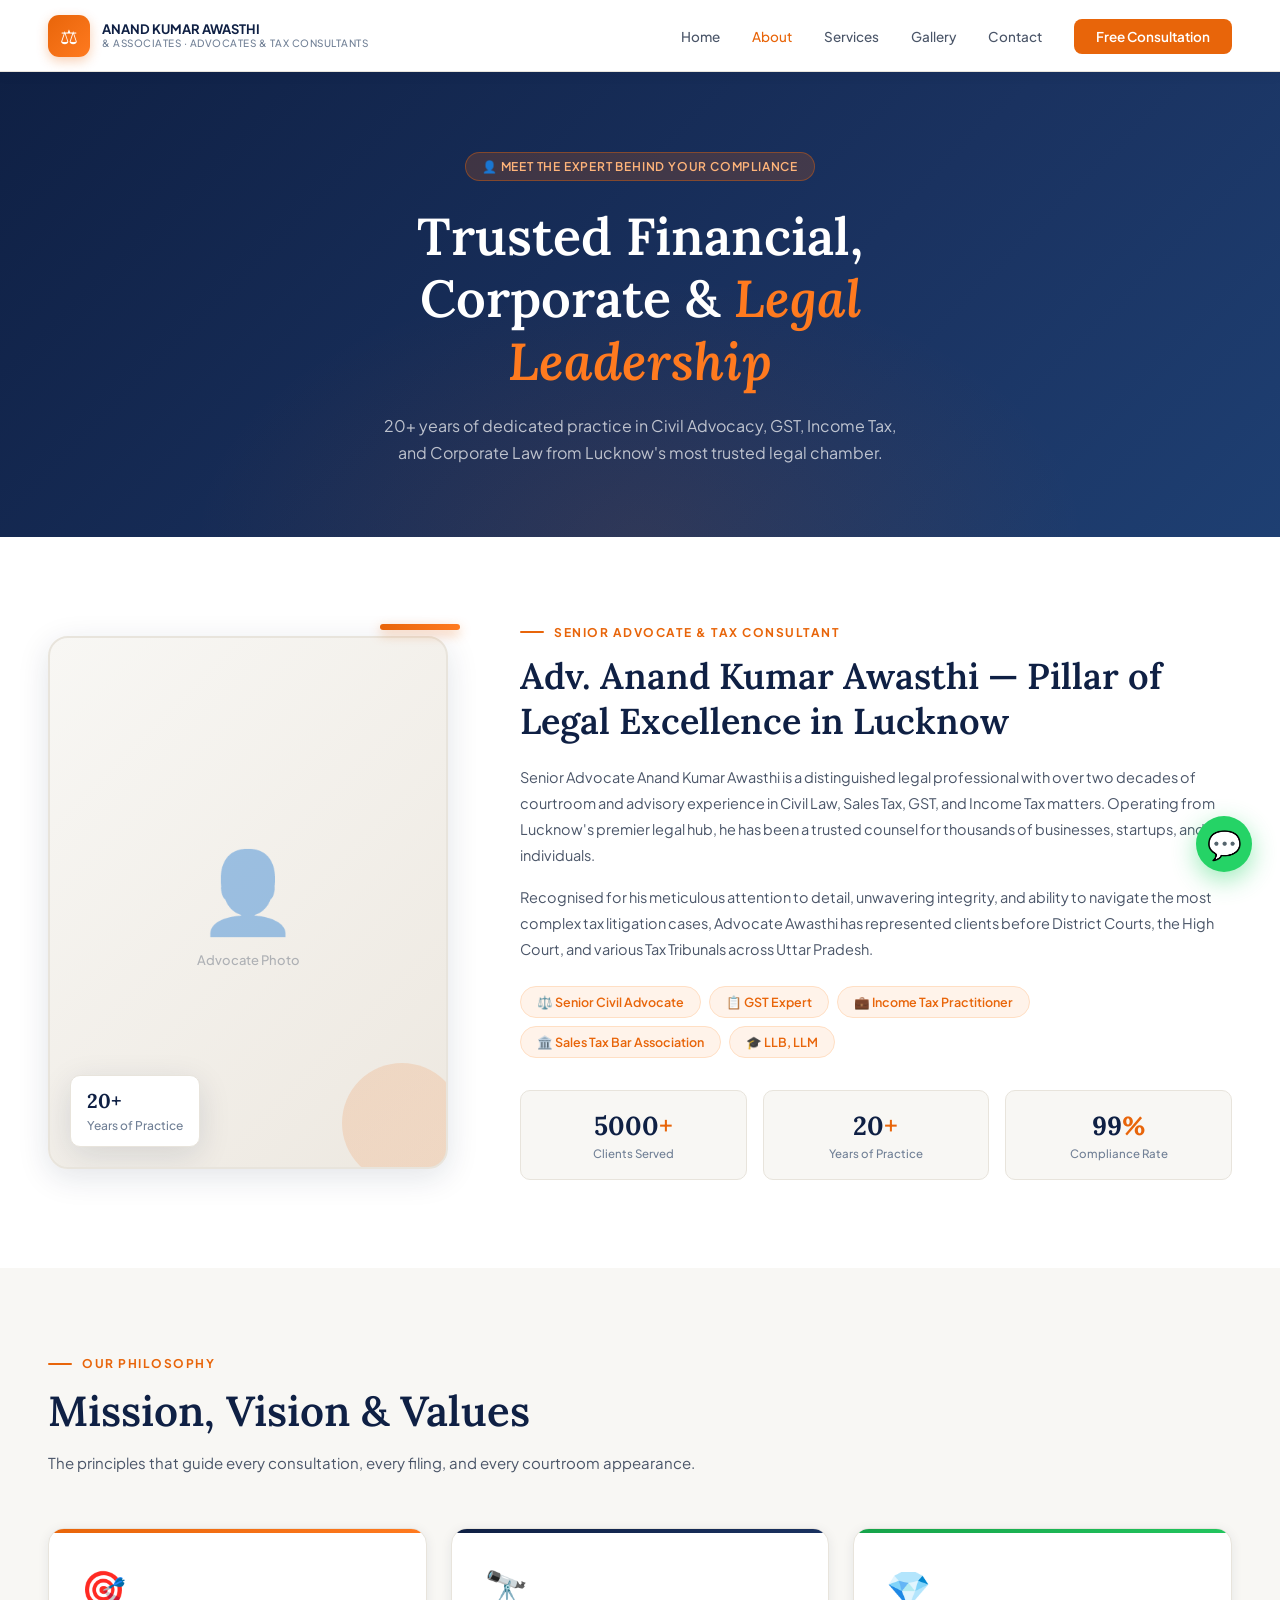
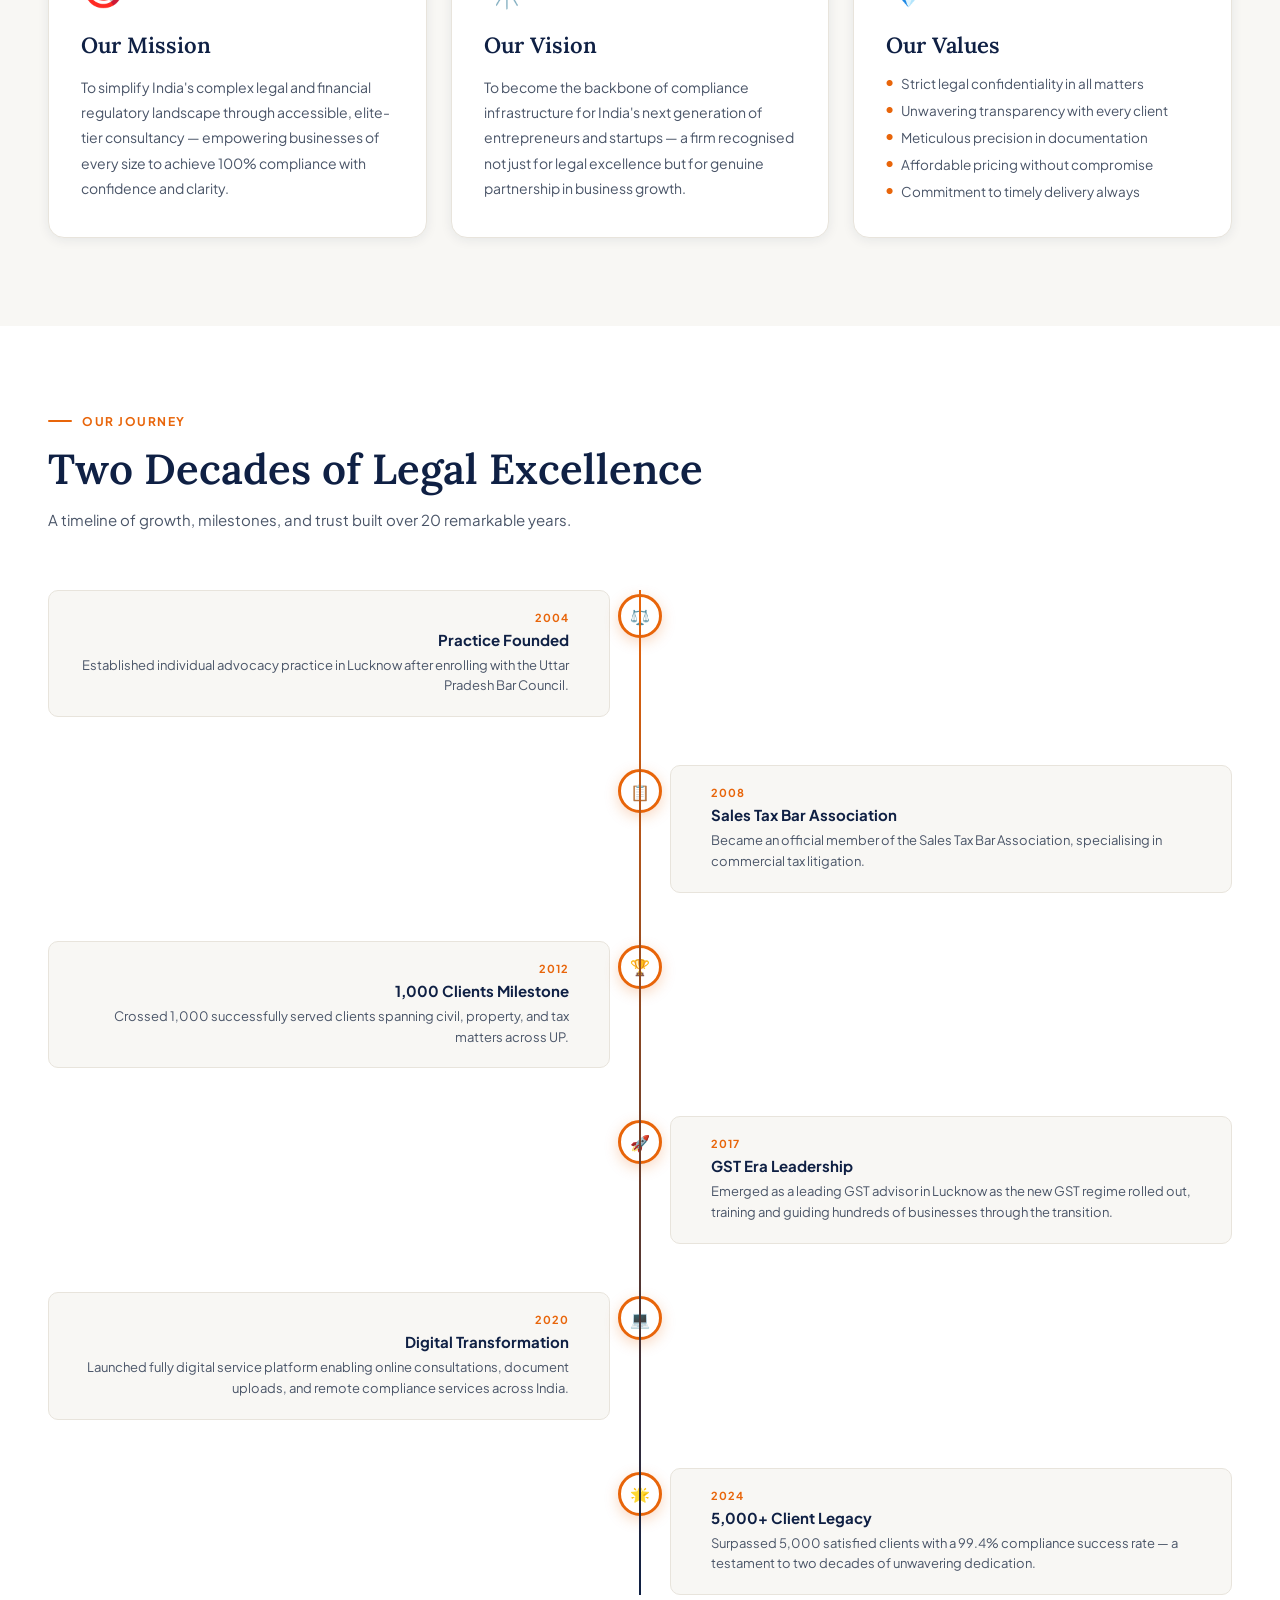
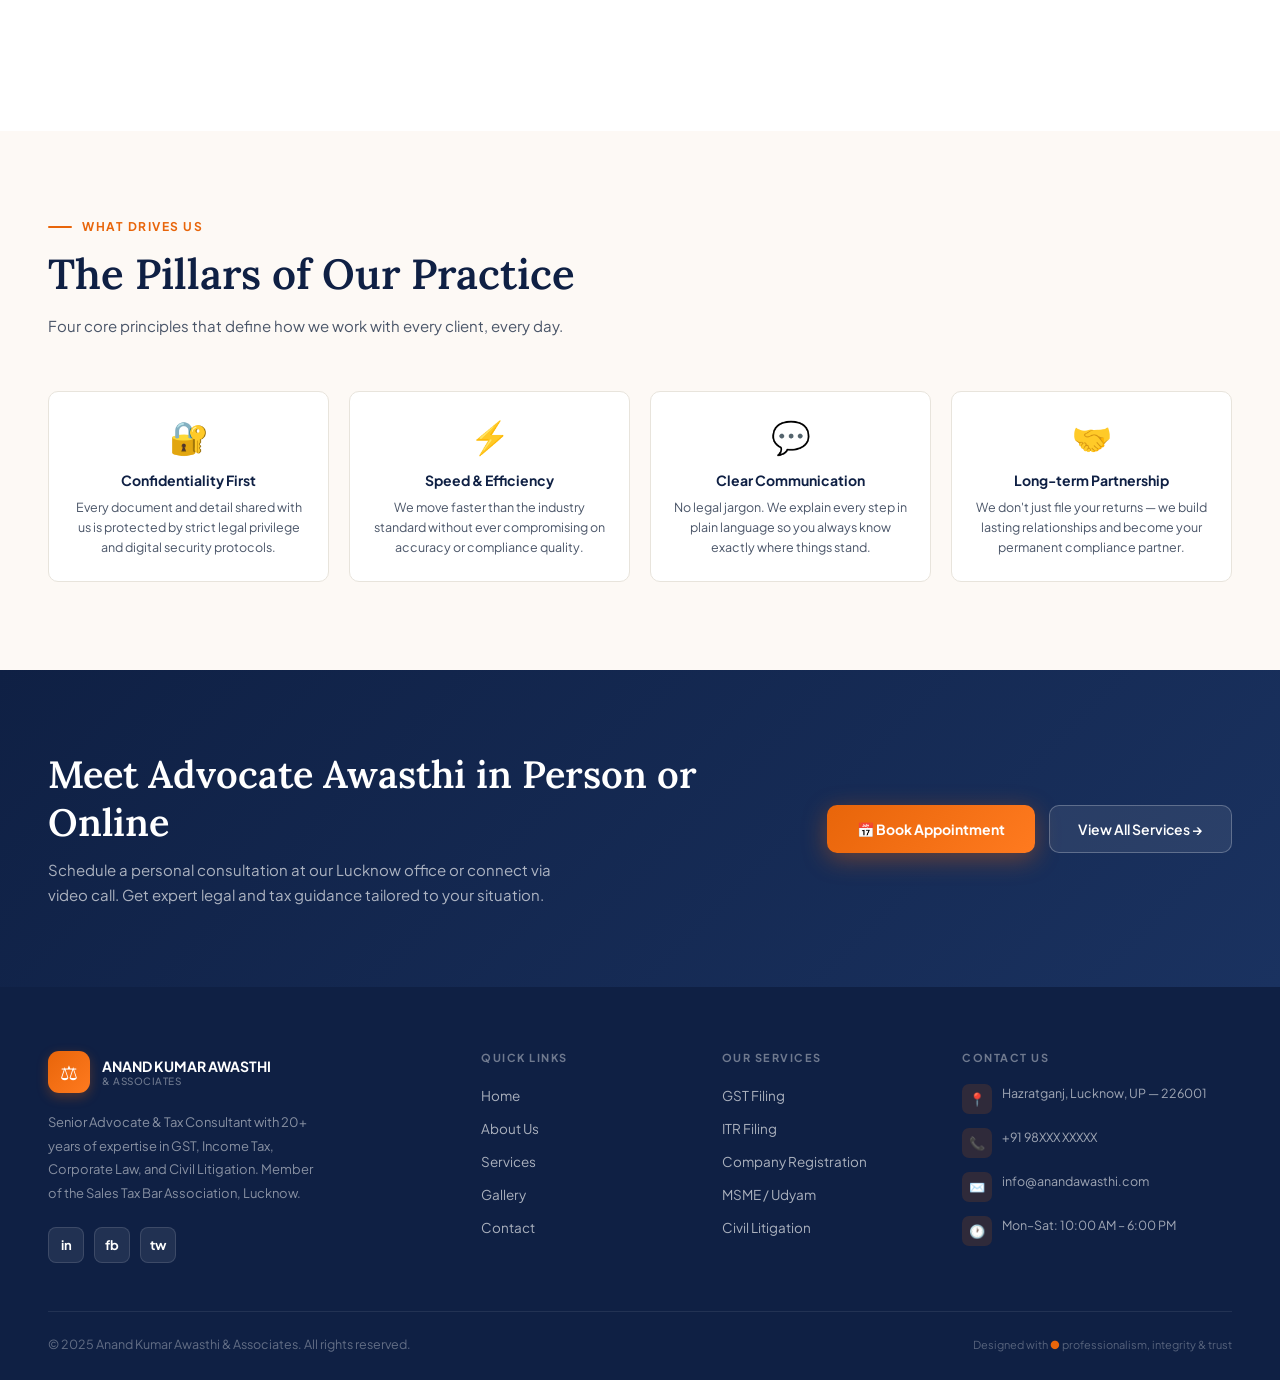
==== about.html @ d1a8e4f7 "hello" ====
<!DOCTYPE html>
<html lang="en">
<head>
<meta charset="UTF-8">
<meta name="viewport" content="width=device-width, initial-scale=1.0">
<title>About Us — Anand Kumar Awasthi & Associates</title>
<link href="https://fonts.googleapis.com/css2?family=Plus+Jakarta+Sans:wght@300;400;500;600;700;800&family=Lora:ital,wght@0,400;0,600;0,700;1,400;1,600&display=swap" rel="stylesheet">
<style>
  :root {
    --navy: #0F2044; --navy-light: #1A3260; --orange: #E8650A;
    --orange-light: #FF7A1F; --orange-pale: #FFF3EA; --orange-mid: #FFDFC4;
    --white: #FFFFFF; --off-white: #F8F7F4; --cream: #FDF9F5;
    --text-dark: #1A2340; --text-mid: #4A5568; --text-light: #718096;
    --border: #E8E4DC;
    --shadow-sm: 0 2px 12px rgba(15,32,68,0.08);
    --shadow-md: 0 8px 32px rgba(15,32,68,0.12);
    --radius: 16px; --radius-sm: 10px;
  }
  *, *::before, *::after { box-sizing: border-box; margin: 0; padding: 0; }
  html { scroll-behavior: smooth; }
  body { font-family: 'Plus Jakarta Sans', sans-serif; background: var(--cream); color: var(--text-dark); overflow-x: hidden; }

  nav {
    position: sticky; top: 0; z-index: 200;
    background: rgba(255,255,255,0.96); backdrop-filter: blur(20px);
    border-bottom: 1px solid var(--border);
    padding: 0 48px; display: flex; align-items: center;
    justify-content: space-between; height: 72px; box-shadow: var(--shadow-sm);
  }
  .nav-logo { display: flex; align-items: center; gap: 12px; text-decoration: none; }
  .nav-logo-icon { width: 42px; height: 42px; background: linear-gradient(135deg, var(--orange), var(--orange-light)); border-radius: 11px; display: flex; align-items: center; justify-content: center; font-size: 20px; color: white; box-shadow: 0 4px 12px rgba(232,101,10,0.3); }
  .nav-logo-text { display: flex; flex-direction: column; line-height: 1.2; }
  .nav-logo-text strong { font-size: 13px; font-weight: 700; color: var(--navy); }
  .nav-logo-text span { font-size: 10px; color: var(--text-light); letter-spacing: 0.5px; text-transform: uppercase; font-weight: 500; }
  .nav-links { display: flex; align-items: center; gap: 32px; list-style: none; }
  .nav-links a { text-decoration: none; font-size: 13.5px; font-weight: 500; color: var(--text-mid); transition: color 0.2s; }
  .nav-links a:hover, .nav-links a.active { color: var(--orange); }
  .nav-cta { background: var(--orange); color: white !important; padding: 9px 22px; border-radius: 8px; font-weight: 600 !important; transition: all 0.2s !important; }
  .nav-cta:hover { background: var(--orange-light) !important; transform: translateY(-1px); }

  .page-hero {
    background: linear-gradient(135deg, var(--navy) 0%, var(--navy-light) 60%, #1e3f72 100%);
    padding: 80px 48px 70px; text-align: center; position: relative; overflow: hidden;
  }
  .page-hero::before { content: ''; position: absolute; inset: 0; background: radial-gradient(ellipse 50% 80% at 50% 100%, rgba(232,101,10,0.1), transparent 70%); }
  .hero-badge { display: inline-flex; align-items: center; gap: 6px; background: rgba(232,101,10,0.2); border: 1px solid rgba(232,101,10,0.4); border-radius: 100px; padding: 6px 16px; font-size: 12px; color: #FFB47A; font-weight: 600; letter-spacing: 0.8px; text-transform: uppercase; margin-bottom: 24px; position: relative; z-index: 1; }
  .page-hero h1 { font-family: 'Lora', serif; font-size: clamp(32px,4.5vw,52px); color: white; font-weight: 600; line-height: 1.2; max-width: 680px; margin: 0 auto 20px; position: relative; z-index: 1; }
  .page-hero h1 em { color: var(--orange-light); font-style: italic; }
  .page-hero p { color: rgba(255,255,255,0.7); font-size: 16px; max-width: 540px; margin: 0 auto; line-height: 1.7; position: relative; z-index: 1; }

  /* ADVOCATE SPOTLIGHT */
  .spotlight { background: white; padding: 88px 48px; }
  .spotlight-inner { max-width: 1240px; margin: 0 auto; display: grid; grid-template-columns: 400px 1fr; gap: 72px; align-items: center; }
  .advocate-portrait {
    position: relative;
  }
  .portrait-frame {
    width: 100%; aspect-ratio: 3/4; border-radius: 20px;
    background: linear-gradient(135deg, var(--off-white) 0%, #EDE8E0 100%);
    border: 2px solid var(--border); position: relative; overflow: hidden;
    display: flex; align-items: center; justify-content: center;
    box-shadow: var(--shadow-md);
  }
  .portrait-placeholder {
    display: flex; flex-direction: column; align-items: center;
    justify-content: center; gap: 12px; opacity: 0.4;
  }
  .portrait-placeholder .pp-icon { font-size: 80px; }
  .portrait-placeholder p { font-size: 13px; color: var(--text-mid); font-weight: 500; }
  .portrait-accent {
    position: absolute; bottom: -16px; right: -16px;
    width: 120px; height: 120px;
    background: linear-gradient(135deg, var(--orange), var(--orange-light));
    border-radius: 50%; opacity: 0.15;
  }
  .portrait-badge {
    position: absolute; bottom: 20px; left: 20px;
    background: white; border: 1px solid var(--border);
    border-radius: var(--radius-sm); padding: 12px 16px;
    box-shadow: var(--shadow-md);
  }
  .portrait-badge strong { display: block; font-size: 20px; font-weight: 800; color: var(--navy); font-family: 'Lora', serif; }
  .portrait-badge span { font-size: 12px; color: var(--text-light); font-weight: 500; }
  .advocate-bars {
    position: absolute; top: -12px; right: -12px;
    width: 80px; height: 6px; border-radius: 3px;
    background: linear-gradient(90deg, var(--orange), var(--orange-light));
    box-shadow: 0 4px 12px rgba(232,101,10,0.4);
  }

  .advocate-info .section-label { display: flex; align-items: center; gap: 10px; font-size: 12px; font-weight: 700; letter-spacing: 1.5px; text-transform: uppercase; color: var(--orange); margin-bottom: 14px; }
  .advocate-info .section-label::before { content: ''; display: block; width: 24px; height: 2px; background: var(--orange); border-radius: 2px; }
  .advocate-info h2 { font-family: 'Lora', serif; font-size: clamp(26px,3vw,36px); color: var(--navy); font-weight: 600; line-height: 1.25; margin-bottom: 20px; }
  .advocate-info p { color: var(--text-mid); font-size: 14.5px; line-height: 1.8; margin-bottom: 16px; }
  .credential-tags { display: flex; flex-wrap: wrap; gap: 8px; margin: 24px 0; }
  .credential-tag { padding: 7px 16px; background: var(--orange-pale); border: 1px solid var(--orange-mid); border-radius: 100px; font-size: 12.5px; font-weight: 600; color: var(--orange); }
  .credential-stats { display: grid; grid-template-columns: repeat(3,1fr); gap: 16px; margin-top: 32px; }
  .cs-item { background: var(--off-white); border: 1px solid var(--border); border-radius: var(--radius-sm); padding: 18px 20px; text-align: center; transition: all 0.2s; }
  .cs-item:hover { background: var(--navy); border-color: var(--navy); }
  .cs-item:hover .cs-num, .cs-item:hover .cs-label { color: white; }
  .cs-num { font-size: 26px; font-weight: 800; color: var(--navy); font-family: 'Lora', serif; }
  .cs-num span { color: var(--orange); }
  .cs-item:hover .cs-num span { color: var(--orange-light); }
  .cs-label { font-size: 11.5px; color: var(--text-light); font-weight: 500; margin-top: 4px; }

  /* MVV CARDS */
  .mvv-section { background: var(--off-white); padding: 88px 48px; }
  .section-header { max-width: 1240px; margin: 0 auto 52px; }
  .section-label { display: flex; align-items: center; gap: 10px; font-size: 12px; font-weight: 700; letter-spacing: 1.5px; text-transform: uppercase; color: var(--orange); margin-bottom: 14px; }
  .section-label::before { content: ''; display: block; width: 24px; height: 2px; background: var(--orange); border-radius: 2px; }
  .section-title { font-family: 'Lora', serif; font-size: clamp(28px,3.5vw,42px); color: var(--navy); font-weight: 600; line-height: 1.25; margin-bottom: 12px; }
  .section-sub { color: var(--text-mid); font-size: 15px; line-height: 1.75; }
  .mvv-grid { max-width: 1240px; margin: 0 auto; display: grid; grid-template-columns: repeat(3,1fr); gap: 24px; }
  .mvv-card { background: white; border: 1px solid var(--border); border-radius: var(--radius); padding: 36px 32px; box-shadow: var(--shadow-sm); transition: all 0.3s; position: relative; overflow: hidden; }
  .mvv-card::after { content: ''; position: absolute; top: 0; left: 0; right: 0; height: 4px; }
  .mvv-card.mission::after { background: linear-gradient(90deg, var(--orange), var(--orange-light)); }
  .mvv-card.vision::after { background: linear-gradient(90deg, var(--navy), var(--navy-light)); }
  .mvv-card.values::after { background: linear-gradient(90deg, #16a34a, #22c55e); }
  .mvv-card:hover { box-shadow: var(--shadow-md); transform: translateY(-4px); }
  .mvv-icon { font-size: 36px; margin-bottom: 20px; }
  .mvv-card h3 { font-family: 'Lora', serif; font-size: 22px; color: var(--navy); font-weight: 600; margin-bottom: 16px; }
  .mvv-card p { font-size: 14px; color: var(--text-mid); line-height: 1.8; }
  .mvv-list { list-style: none; display: flex; flex-direction: column; gap: 10px; margin-top: 14px; }
  .mvv-list li { font-size: 13.5px; color: var(--text-mid); display: flex; align-items: center; gap: 8px; }
  .mvv-list li::before { content: '●'; color: var(--orange); font-size: 8px; flex-shrink: 0; }

  /* TIMELINE */
  .timeline-section { background: white; padding: 88px 48px; }
  .timeline-inner { max-width: 1240px; margin: 0 auto; }
  .timeline { margin-top: 56px; position: relative; }
  .timeline::before { content: ''; position: absolute; left: 50%; transform: translateX(-50%); top: 0; bottom: 0; width: 2px; background: linear-gradient(to bottom, var(--orange), var(--navy)); }
  .timeline-item { display: grid; grid-template-columns: 1fr 60px 1fr; gap: 0; margin-bottom: 48px; align-items: start; }
  .timeline-item:nth-child(odd) .tl-content { grid-column: 1; text-align: right; padding-right: 40px; }
  .timeline-item:nth-child(odd) .tl-empty { grid-column: 3; }
  .timeline-item:nth-child(even) .tl-content { grid-column: 3; padding-left: 40px; }
  .timeline-item:nth-child(even) .tl-empty { grid-column: 1; }
  .tl-dot { grid-column: 2; display: flex; justify-content: center; align-items: flex-start; padding-top: 4px; }
  .tl-dot-inner { width: 44px; height: 44px; border-radius: 50%; background: white; border: 3px solid var(--orange); display: flex; align-items: center; justify-content: center; font-size: 16px; box-shadow: 0 4px 14px rgba(232,101,10,0.25); }
  .tl-content { background: var(--off-white); border: 1px solid var(--border); border-radius: var(--radius-sm); padding: 20px 24px; transition: all 0.2s; }
  .tl-content:hover { box-shadow: var(--shadow-sm); border-color: rgba(232,101,10,0.2); }
  .tl-year { font-size: 11px; font-weight: 700; color: var(--orange); letter-spacing: 1px; text-transform: uppercase; margin-bottom: 6px; }
  .tl-content h4 { font-size: 15px; font-weight: 700; color: var(--navy); margin-bottom: 6px; }
  .tl-content p { font-size: 13px; color: var(--text-mid); line-height: 1.6; }

  /* TEAM SECTION */
  .team-section { background: var(--cream); padding: 88px 48px; }
  .values-grid { max-width: 1240px; margin: 52px auto 0; display: grid; grid-template-columns: repeat(4,1fr); gap: 20px; }
  .value-card { background: white; border: 1px solid var(--border); border-radius: var(--radius-sm); padding: 24px 20px; text-align: center; transition: all 0.3s; }
  .value-card:hover { box-shadow: var(--shadow-sm); transform: translateY(-3px); border-color: rgba(232,101,10,0.2); }
  .vc-icon { font-size: 32px; margin-bottom: 14px; }
  .value-card h4 { font-size: 14px; font-weight: 700; color: var(--navy); margin-bottom: 8px; }
  .value-card p { font-size: 12.5px; color: var(--text-mid); line-height: 1.6; }

  /* CTA */
  .cta-section { background: linear-gradient(135deg, var(--navy), var(--navy-light)); padding: 80px 48px; }
  .cta-inner { max-width: 1240px; margin: 0 auto; display: flex; align-items: center; justify-content: space-between; gap: 48px; }
  .cta-text h2 { font-family: 'Lora', serif; font-size: clamp(26px,3vw,38px); color: white; font-weight: 600; margin-bottom: 12px; }
  .cta-text p { color: rgba(255,255,255,0.65); font-size: 15px; max-width: 540px; line-height: 1.65; }
  .btn-primary { padding: 14px 30px; background: linear-gradient(135deg, var(--orange), var(--orange-light)); border: none; border-radius: 10px; font-family: 'Plus Jakarta Sans', sans-serif; font-size: 14px; font-weight: 700; color: white; cursor: pointer; box-shadow: 0 6px 24px rgba(232,101,10,0.4); transition: all 0.25s; text-decoration: none; display: inline-flex; align-items: center; gap: 8px; }
  .btn-primary:hover { transform: translateY(-3px); box-shadow: 0 12px 32px rgba(232,101,10,0.5); }
  .btn-outline { padding: 14px 28px; background: rgba(255,255,255,0.08); border: 1.5px solid rgba(255,255,255,0.25); border-radius: 10px; font-family: 'Plus Jakarta Sans', sans-serif; font-size: 14px; font-weight: 600; color: white; cursor: pointer; transition: all 0.25s; text-decoration: none; display: inline-flex; align-items: center; gap: 8px; }
  .btn-outline:hover { background: rgba(255,255,255,0.15); }
  .cta-btns { display: flex; gap: 14px; flex-shrink: 0; }

  footer { background: var(--navy); color: white; padding: 64px 48px 28px; }
  .footer-grid { display: grid; grid-template-columns: 2fr 1fr 1fr 1.4fr; gap: 48px; max-width: 1240px; margin: 0 auto 48px; }
  .footer-brand p { font-size: 13px; color: rgba(255,255,255,0.5); line-height: 1.8; margin: 18px 0 22px; max-width: 280px; }
  .footer-socials { display: flex; gap: 10px; }
  .social-btn { width: 36px; height: 36px; border-radius: 8px; background: rgba(255,255,255,0.08); border: 1px solid rgba(255,255,255,0.12); display: flex; align-items: center; justify-content: center; font-size: 13px; cursor: pointer; transition: all 0.2s; color: white; text-decoration: none; font-weight: 700; }
  .social-btn:hover { background: var(--orange); border-color: var(--orange); }
  .footer-col h4 { font-size: 11px; font-weight: 700; text-transform: uppercase; letter-spacing: 1.5px; color: rgba(255,255,255,0.4); margin-bottom: 20px; }
  .footer-col ul { list-style: none; display: flex; flex-direction: column; gap: 12px; }
  .footer-col ul li a { font-size: 13.5px; color: rgba(255,255,255,0.65); text-decoration: none; transition: color 0.2s; }
  .footer-col ul li a:hover { color: var(--orange-light); }
  .fci { display: flex; align-items: flex-start; gap: 10px; margin-bottom: 14px; }
  .fci-icon { width: 30px; height: 30px; background: rgba(232,101,10,0.15); border-radius: 7px; display: flex; align-items: center; justify-content: center; font-size: 13px; flex-shrink: 0; }
  .fci-text { font-size: 12.5px; color: rgba(255,255,255,0.6); line-height: 1.5; }
  .footer-bottom { border-top: 1px solid rgba(255,255,255,0.08); padding-top: 24px; max-width: 1240px; margin: 0 auto; display: flex; align-items: center; justify-content: space-between; }
  .footer-bottom p { font-size: 12.5px; color: rgba(255,255,255,0.35); }
  .footer-badge { font-size: 11px; color: rgba(255,255,255,0.3); }
  .footer-badge span { color: var(--orange); }
  .wa-fab { position: fixed; bottom: 28px; right: 28px; width: 56px; height: 56px; background: #25D366; border-radius: 50%; display: flex; align-items: center; justify-content: center; font-size: 28px; box-shadow: 0 8px 24px rgba(37,211,102,0.45); text-decoration: none; z-index: 999; }
  ::-webkit-scrollbar { width: 6px; } ::-webkit-scrollbar-thumb { background: rgba(232,101,10,0.3); border-radius: 3px; }
</style>
</head>
<body>

<nav>
  <a href="index.html" class="nav-logo">
    <div class="nav-logo-icon">⚖</div>
    <div class="nav-logo-text">
      <strong>ANAND KUMAR AWASTHI</strong>
      <span>& Associates · Advocates & Tax Consultants</span>
    </div>
  </a>
  <ul class="nav-links">
    <li><a href="index.html">Home</a></li>
    <li><a href="about.html" class="active">About</a></li>
    <li><a href="services.html">Services</a></li>
    <li><a href="gallery.html">Gallery</a></li>
    <li><a href="contact.html">Contact</a></li>
    <li><a href="contact.html" class="nav-cta">Free Consultation</a></li>
  </ul>
</nav>

<div class="page-hero">
  <div class="hero-badge">👤 Meet the Expert Behind Your Compliance</div>
  <h1>Trusted Financial, Corporate & <em>Legal Leadership</em></h1>
  <p>20+ years of dedicated practice in Civil Advocacy, GST, Income Tax, and Corporate Law from Lucknow's most trusted legal chamber.</p>
</div>

<!-- ADVOCATE SPOTLIGHT -->
<section class="spotlight">
  <div class="spotlight-inner">
    <div class="advocate-portrait">
      <div class="portrait-frame">
        <div class="portrait-placeholder">
          <div class="pp-icon">👤</div>
          <p>Advocate Photo</p>
        </div>
        <div class="portrait-accent"></div>
        <div class="portrait-badge">
          <strong>20+</strong>
          <span>Years of Practice</span>
        </div>
      </div>
      <div class="advocate-bars"></div>
    </div>
    <div class="advocate-info">
      <div class="section-label">Senior Advocate & Tax Consultant</div>
      <h2>Adv. Anand Kumar Awasthi — Pillar of Legal Excellence in Lucknow</h2>
      <p>Senior Advocate Anand Kumar Awasthi is a distinguished legal professional with over two decades of courtroom and advisory experience in Civil Law, Sales Tax, GST, and Income Tax matters. Operating from Lucknow's premier legal hub, he has been a trusted counsel for thousands of businesses, startups, and individuals.</p>
      <p>Recognised for his meticulous attention to detail, unwavering integrity, and ability to navigate the most complex tax litigation cases, Advocate Awasthi has represented clients before District Courts, the High Court, and various Tax Tribunals across Uttar Pradesh.</p>
      <div class="credential-tags">
        <span class="credential-tag">⚖️ Senior Civil Advocate</span>
        <span class="credential-tag">📋 GST Expert</span>
        <span class="credential-tag">💼 Income Tax Practitioner</span>
        <span class="credential-tag">🏛️ Sales Tax Bar Association</span>
        <span class="credential-tag">🎓 LLB, LLM</span>
      </div>
      <div class="credential-stats">
        <div class="cs-item">
          <div class="cs-num">5000<span>+</span></div>
          <div class="cs-label">Clients Served</div>
        </div>
        <div class="cs-item">
          <div class="cs-num">20<span>+</span></div>
          <div class="cs-label">Years of Practice</div>
        </div>
        <div class="cs-item">
          <div class="cs-num">99<span>%</span></div>
          <div class="cs-label">Compliance Rate</div>
        </div>
      </div>
    </div>
  </div>
</section>

<!-- MISSION VISION VALUES -->
<section class="mvv-section">
  <div class="section-header">
    <div class="section-label">Our Philosophy</div>
    <h2 class="section-title">Mission, Vision & Values</h2>
    <p class="section-sub">The principles that guide every consultation, every filing, and every courtroom appearance.</p>
  </div>
  <div class="mvv-grid">
    <div class="mvv-card mission">
      <div class="mvv-icon">🎯</div>
      <h3>Our Mission</h3>
      <p>To simplify India's complex legal and financial regulatory landscape through accessible, elite-tier consultancy — empowering businesses of every size to achieve 100% compliance with confidence and clarity.</p>
    </div>
    <div class="mvv-card vision">
      <div class="mvv-icon">🔭</div>
      <h3>Our Vision</h3>
      <p>To become the backbone of compliance infrastructure for India's next generation of entrepreneurs and startups — a firm recognised not just for legal excellence but for genuine partnership in business growth.</p>
    </div>
    <div class="mvv-card values">
      <div class="mvv-icon">💎</div>
      <h3>Our Values</h3>
      <ul class="mvv-list">
        <li>Strict legal confidentiality in all matters</li>
        <li>Unwavering transparency with every client</li>
        <li>Meticulous precision in documentation</li>
        <li>Affordable pricing without compromise</li>
        <li>Commitment to timely delivery always</li>
      </ul>
    </div>
  </div>
</section>

<!-- FIRM TIMELINE -->
<section class="timeline-section">
  <div class="timeline-inner">
    <div class="section-label">Our Journey</div>
    <h2 class="section-title">Two Decades of Legal Excellence</h2>
    <p class="section-sub">A timeline of growth, milestones, and trust built over 20 remarkable years.</p>
    <div class="timeline">
      <div class="timeline-item">
        <div class="tl-content">
          <div class="tl-year">2004</div>
          <h4>Practice Founded</h4>
          <p>Established individual advocacy practice in Lucknow after enrolling with the Uttar Pradesh Bar Council.</p>
        </div>
        <div class="tl-dot"><div class="tl-dot-inner">⚖️</div></div>
        <div class="tl-empty"></div>
      </div>
      <div class="timeline-item">
        <div class="tl-empty"></div>
        <div class="tl-dot"><div class="tl-dot-inner">📋</div></div>
        <div class="tl-content">
          <div class="tl-year">2008</div>
          <h4>Sales Tax Bar Association</h4>
          <p>Became an official member of the Sales Tax Bar Association, specialising in commercial tax litigation.</p>
        </div>
      </div>
      <div class="timeline-item">
        <div class="tl-content">
          <div class="tl-year">2012</div>
          <h4>1,000 Clients Milestone</h4>
          <p>Crossed 1,000 successfully served clients spanning civil, property, and tax matters across UP.</p>
        </div>
        <div class="tl-dot"><div class="tl-dot-inner">🏆</div></div>
        <div class="tl-empty"></div>
      </div>
      <div class="timeline-item">
        <div class="tl-empty"></div>
        <div class="tl-dot"><div class="tl-dot-inner">🚀</div></div>
        <div class="tl-content">
          <div class="tl-year">2017</div>
          <h4>GST Era Leadership</h4>
          <p>Emerged as a leading GST advisor in Lucknow as the new GST regime rolled out, training and guiding hundreds of businesses through the transition.</p>
        </div>
      </div>
      <div class="timeline-item">
        <div class="tl-content">
          <div class="tl-year">2020</div>
          <h4>Digital Transformation</h4>
          <p>Launched fully digital service platform enabling online consultations, document uploads, and remote compliance services across India.</p>
        </div>
        <div class="tl-dot"><div class="tl-dot-inner">💻</div></div>
        <div class="tl-empty"></div>
      </div>
      <div class="timeline-item">
        <div class="tl-empty"></div>
        <div class="tl-dot"><div class="tl-dot-inner">🌟</div></div>
        <div class="tl-content">
          <div class="tl-year">2024</div>
          <h4>5,000+ Client Legacy</h4>
          <p>Surpassed 5,000 satisfied clients with a 99.4% compliance success rate — a testament to two decades of unwavering dedication.</p>
        </div>
      </div>
    </div>
  </div>
</section>

<!-- CORE VALUES -->
<section class="team-section">
  <div class="section-inner" style="max-width:1240px;margin:0 auto;">
    <div class="section-label">What Drives Us</div>
    <h2 class="section-title">The Pillars of Our Practice</h2>
    <p class="section-sub">Four core principles that define how we work with every client, every day.</p>
  </div>
  <div class="values-grid">
    <div class="value-card">
      <div class="vc-icon">🔐</div>
      <h4>Confidentiality First</h4>
      <p>Every document and detail shared with us is protected by strict legal privilege and digital security protocols.</p>
    </div>
    <div class="value-card">
      <div class="vc-icon">⚡</div>
      <h4>Speed & Efficiency</h4>
      <p>We move faster than the industry standard without ever compromising on accuracy or compliance quality.</p>
    </div>
    <div class="value-card">
      <div class="vc-icon">💬</div>
      <h4>Clear Communication</h4>
      <p>No legal jargon. We explain every step in plain language so you always know exactly where things stand.</p>
    </div>
    <div class="value-card">
      <div class="vc-icon">🤝</div>
      <h4>Long-term Partnership</h4>
      <p>We don't just file your returns — we build lasting relationships and become your permanent compliance partner.</p>
    </div>
  </div>
</section>

<!-- CTA -->
<section class="cta-section">
  <div class="cta-inner">
    <div class="cta-text">
      <h2>Meet Advocate Awasthi in Person or Online</h2>
      <p>Schedule a personal consultation at our Lucknow office or connect via video call. Get expert legal and tax guidance tailored to your situation.</p>
    </div>
    <div class="cta-btns">
      <a href="contact.html" class="btn-primary">📅 Book Appointment</a>
      <a href="services.html" class="btn-outline">View All Services →</a>
    </div>
  </div>
</section>

<!-- FOOTER -->
<footer>
  <div class="footer-grid">
    <div class="footer-brand">
      <a href="index.html" class="nav-logo" style="display:flex;align-items:center;gap:12px;text-decoration:none;">
        <div class="nav-logo-icon">⚖</div>
        <div class="nav-logo-text"><strong style="color:white;font-size:14px;">ANAND KUMAR AWASTHI</strong><span style="color:rgba(255,255,255,0.4);">& Associates</span></div>
      </a>
      <p>Senior Advocate & Tax Consultant with 20+ years of expertise in GST, Income Tax, Corporate Law, and Civil Litigation. Member of the Sales Tax Bar Association, Lucknow.</p>
      <div class="footer-socials"><a class="social-btn" href="#">in</a><a class="social-btn" href="#">fb</a><a class="social-btn" href="#">tw</a></div>
    </div>
    <div class="footer-col"><h4>Quick Links</h4><ul><li><a href="index.html">Home</a></li><li><a href="about.html">About Us</a></li><li><a href="services.html">Services</a></li><li><a href="gallery.html">Gallery</a></li><li><a href="contact.html">Contact</a></li></ul></div>
    <div class="footer-col"><h4>Our Services</h4><ul><li><a href="services.html">GST Filing</a></li><li><a href="services.html">ITR Filing</a></li><li><a href="services.html">Company Registration</a></li><li><a href="services.html">MSME / Udyam</a></li><li><a href="services.html">Civil Litigation</a></li></ul></div>
    <div class="footer-col"><h4>Contact Us</h4>
      <div class="fci"><div class="fci-icon">📍</div><div class="fci-text">Hazratganj, Lucknow, UP — 226001</div></div>
      <div class="fci"><div class="fci-icon">📞</div><div class="fci-text">+91 98XXX XXXXX</div></div>
      <div class="fci"><div class="fci-icon">✉️</div><div class="fci-text">info@anandawasthi.com</div></div>
      <div class="fci"><div class="fci-icon">🕐</div><div class="fci-text">Mon–Sat: 10:00 AM – 6:00 PM</div></div>
    </div>
  </div>
  <div class="footer-bottom">
    <p>© 2025 Anand Kumar Awasthi & Associates. All rights reserved.</p>
    <div class="footer-badge">Designed with <span>●</span> professionalism, integrity & trust</div>
  </div>
</footer>
<a href="https://wa.me/919999999999" class="wa-fab">💬</a>
</body>
</html>
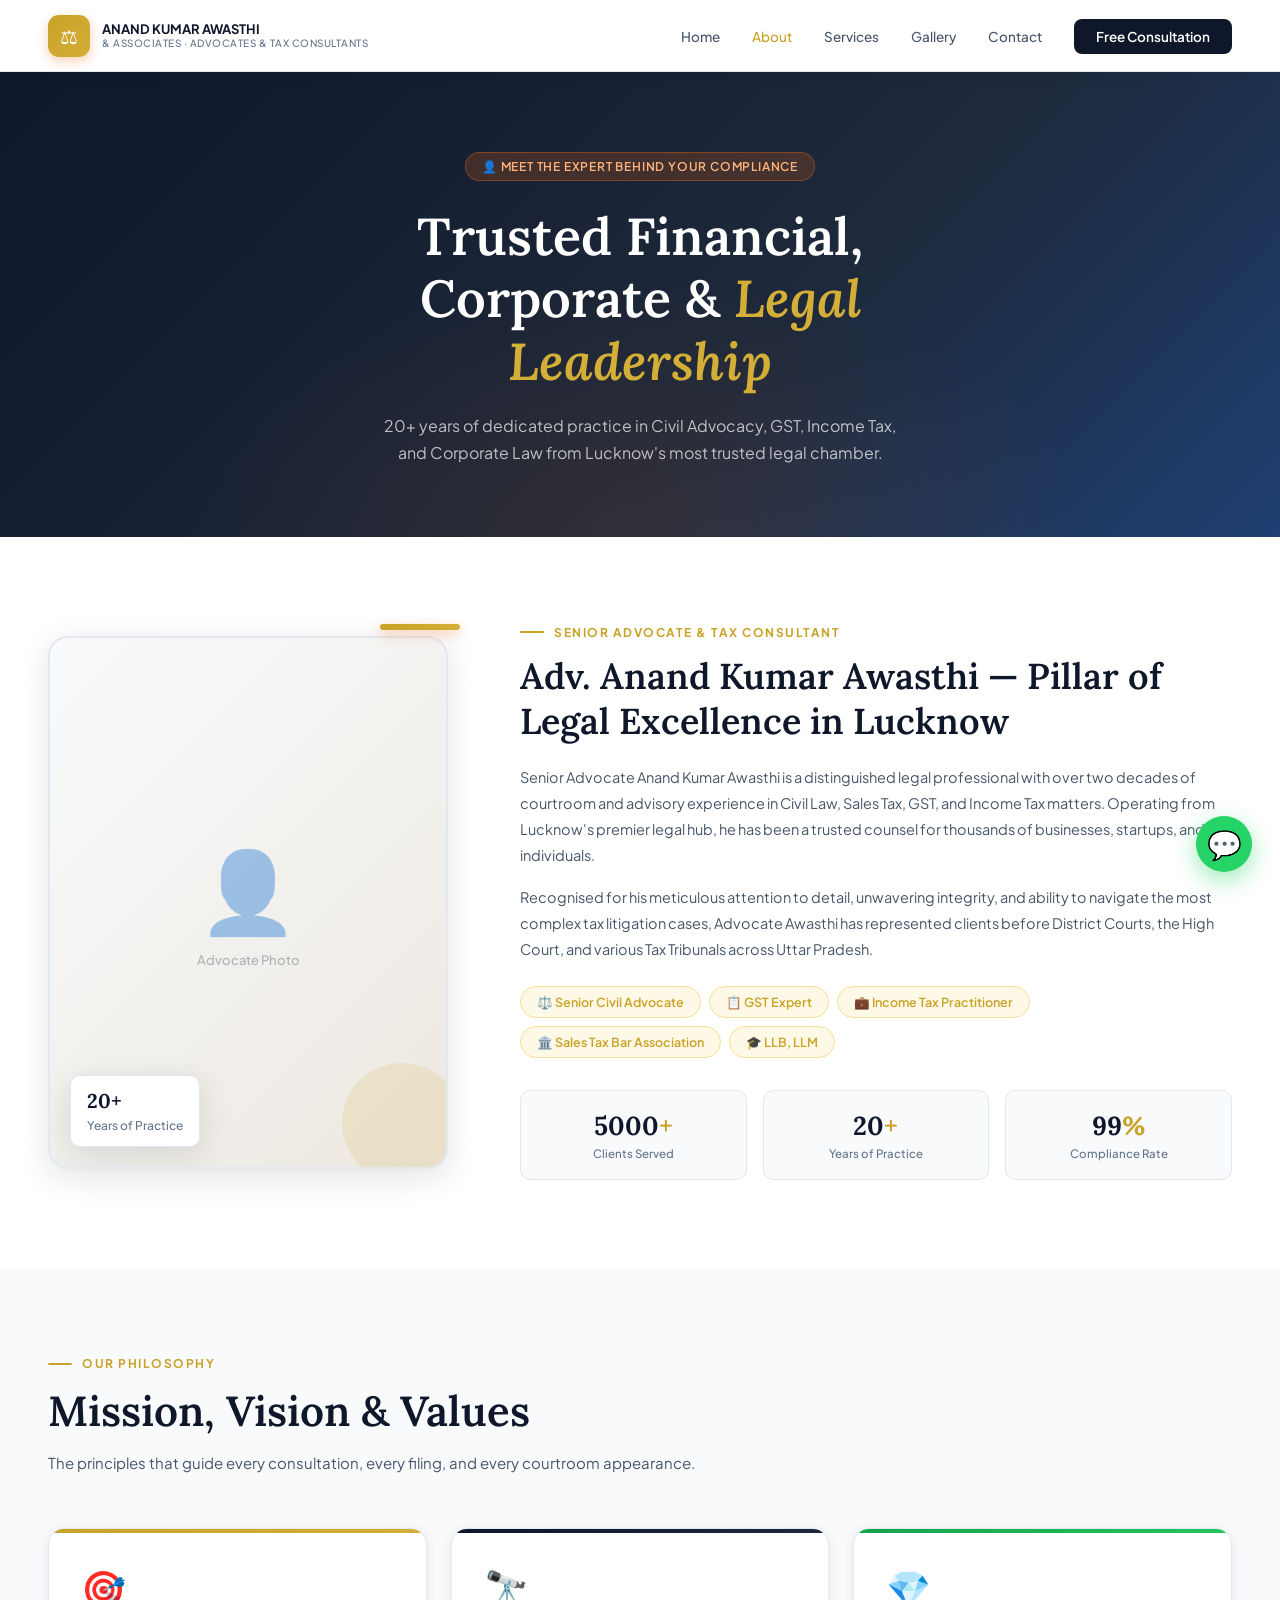
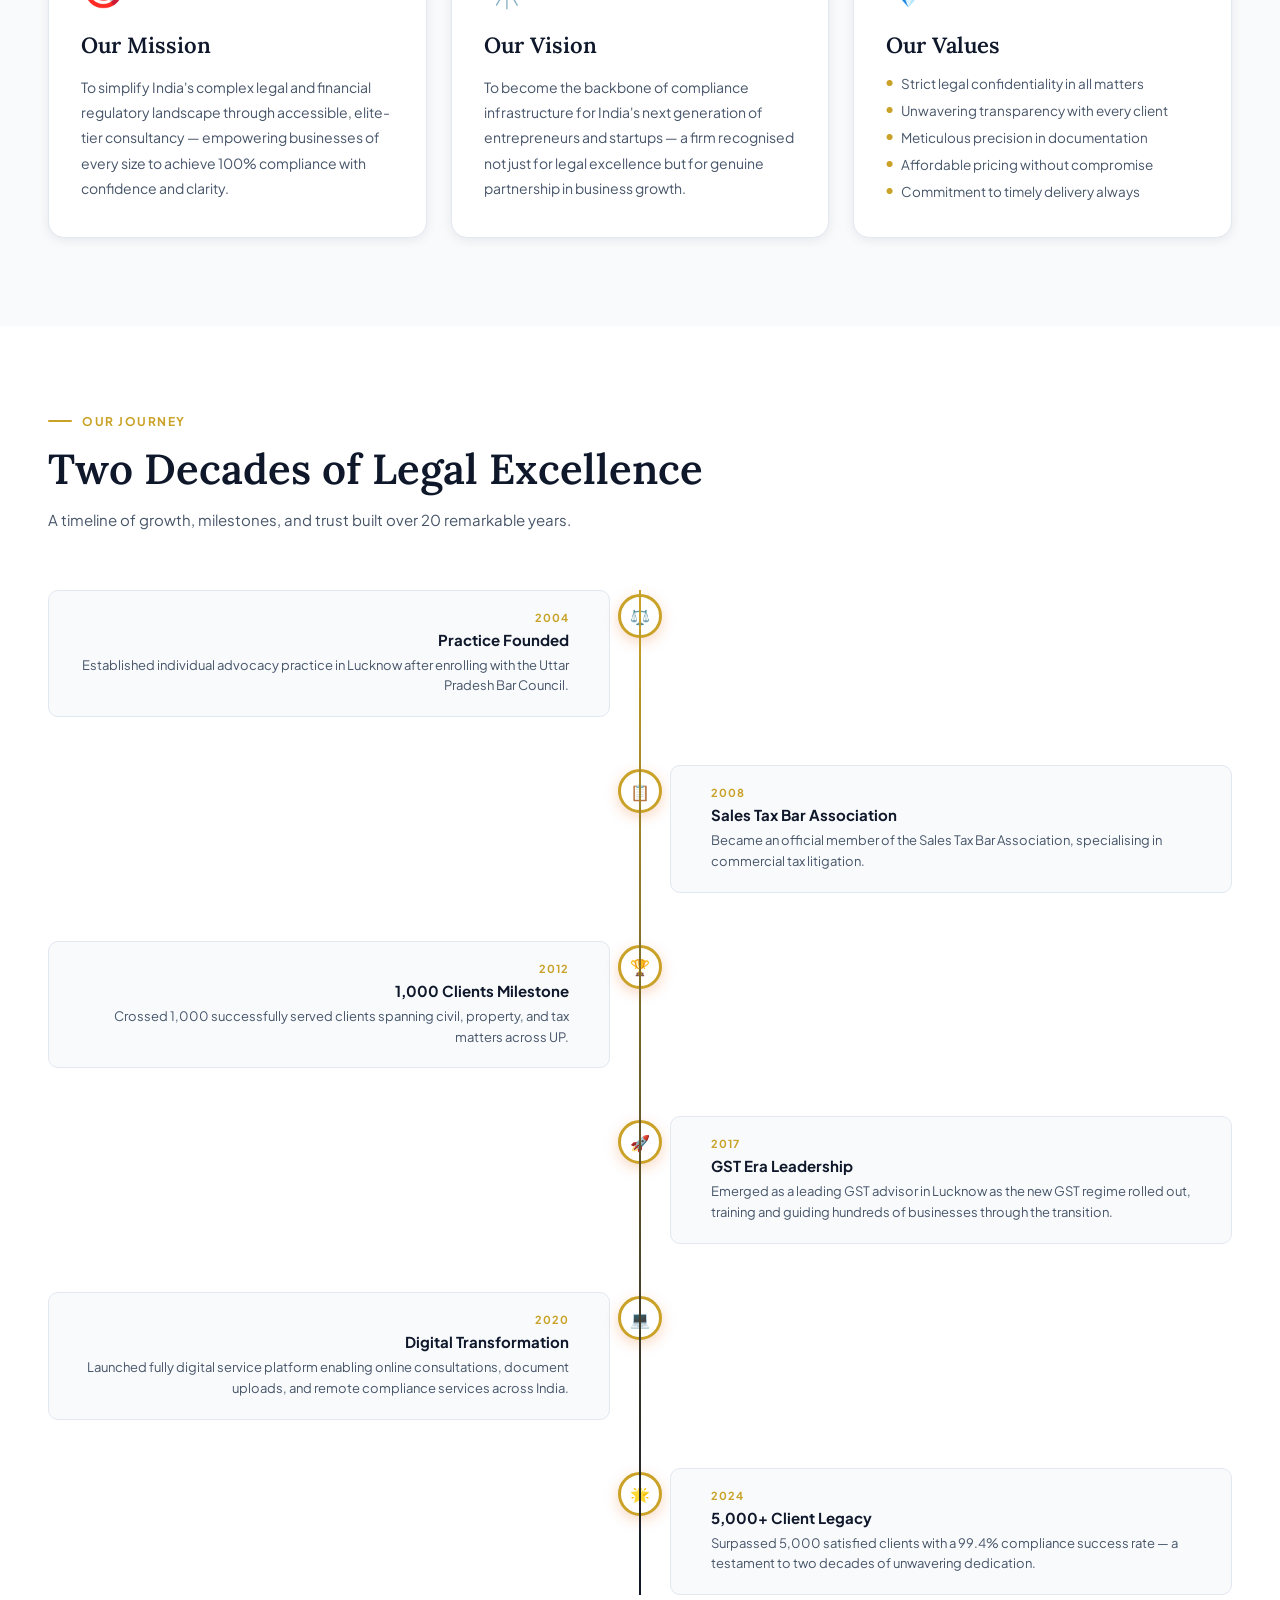
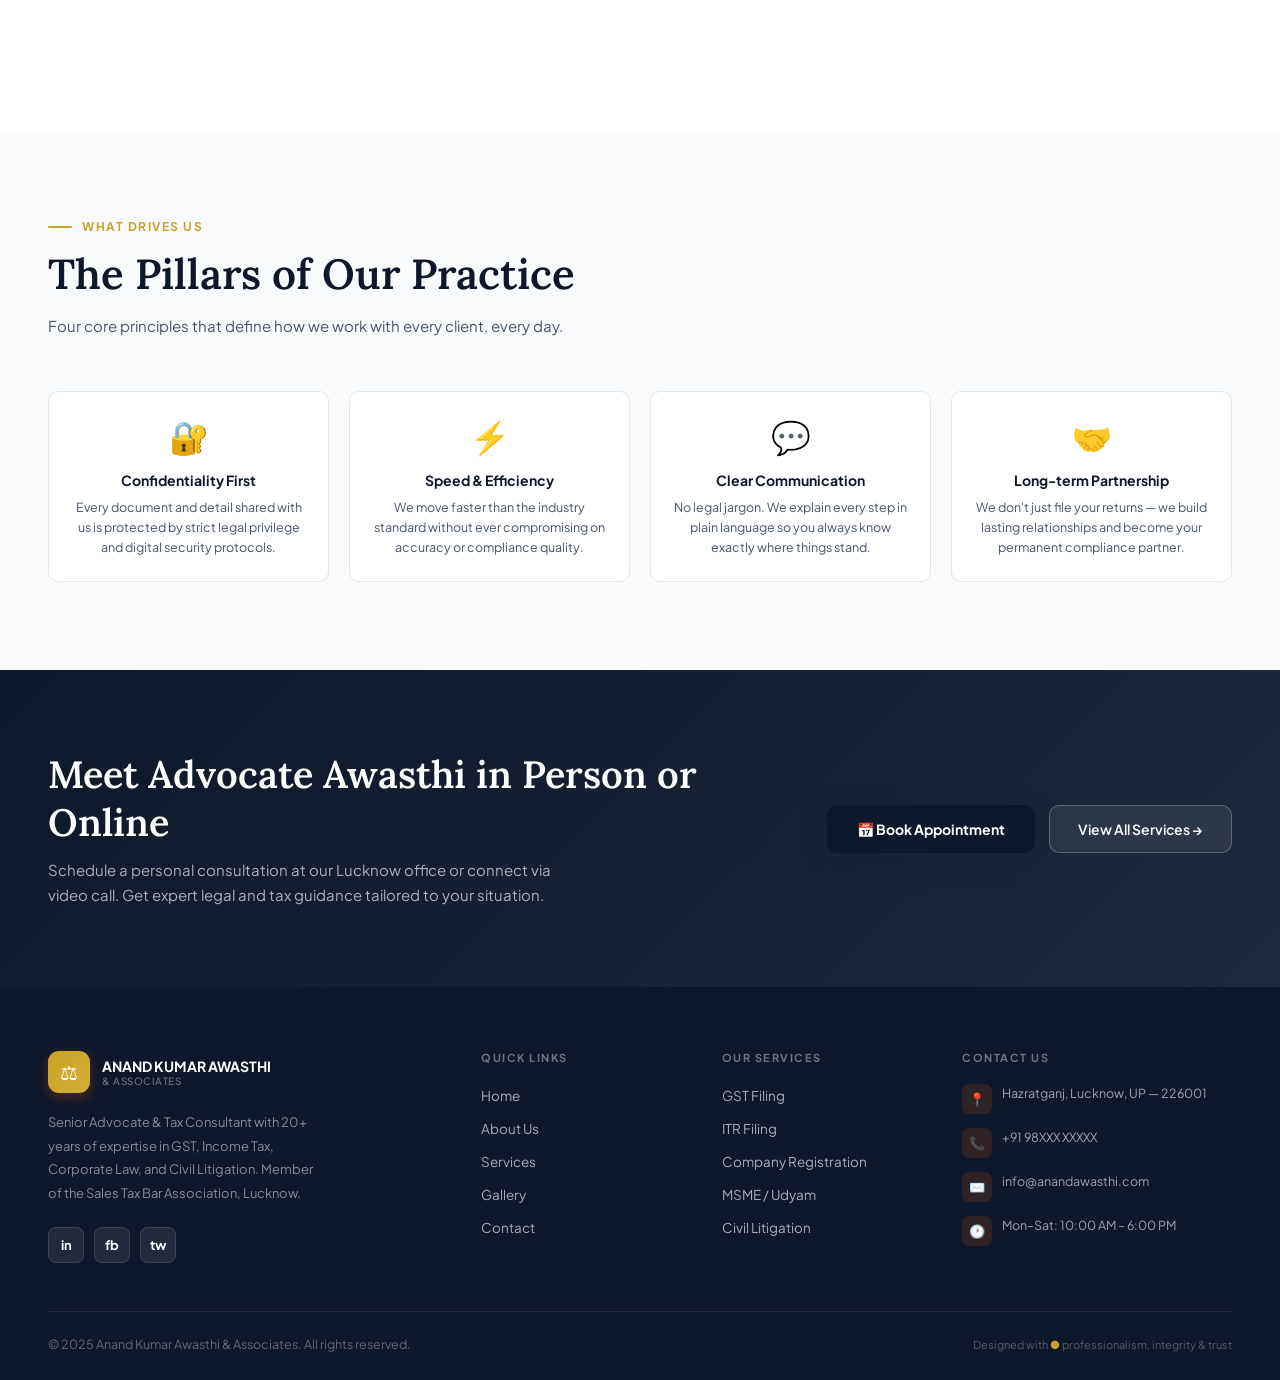
==== commit 179947e0: "helloi" ====
--- a/about.html
+++ b/about.html
@@ -7,14 +7,25 @@
 <link href="https://fonts.googleapis.com/css2?family=Plus+Jakarta+Sans:wght@300;400;500;600;700;800&family=Lora:ital,wght@0,400;0,600;0,700;1,400;1,600&display=swap" rel="stylesheet">
 <style>
   :root {
-    --navy: #0F2044; --navy-light: #1A3260; --orange: #E8650A;
-    --orange-light: #FF7A1F; --orange-pale: #FFF3EA; --orange-mid: #FFDFC4;
-    --white: #FFFFFF; --off-white: #F8F7F4; --cream: #FDF9F5;
-    --text-dark: #1A2340; --text-mid: #4A5568; --text-light: #718096;
-    --border: #E8E4DC;
-    --shadow-sm: 0 2px 12px rgba(15,32,68,0.08);
-    --shadow-md: 0 8px 32px rgba(15,32,68,0.12);
-    --radius: 16px; --radius-sm: 10px;
+    --navy: #0F172A;
+    --navy-light: #1E293B;
+    --navy-mid: #334155;
+    --orange: #C9A227;
+    --orange-light: #D4AF37;
+    --orange-pale: #FEF9E7;
+    --orange-mid: #F5E095;
+    --white: #FFFFFF;
+    --off-white: #F8FAFC;
+    --cream: #F8FAFC;
+    --text-dark: #111827;
+    --text-mid: #475569;
+    --text-light: #64748B;
+    --border: #E2E8F0;
+    --shadow-sm: 0 2px 12px rgba(15,23,42,0.08);
+    --shadow-md: 0 8px 32px rgba(15,23,42,0.12);
+    --shadow-lg: 0 20px 60px rgba(15,23,42,0.18);
+    --radius: 16px;
+    --radius-sm: 10px;
   }
   *, *::before, *::after { box-sizing: border-box; margin: 0; padding: 0; }
   html { scroll-behavior: smooth; }
@@ -35,8 +46,8 @@
   .nav-links { display: flex; align-items: center; gap: 32px; list-style: none; }
   .nav-links a { text-decoration: none; font-size: 13.5px; font-weight: 500; color: var(--text-mid); transition: color 0.2s; }
   .nav-links a:hover, .nav-links a.active { color: var(--orange); }
-  .nav-cta { background: var(--orange); color: white !important; padding: 9px 22px; border-radius: 8px; font-weight: 600 !important; transition: all 0.2s !important; }
-  .nav-cta:hover { background: var(--orange-light) !important; transform: translateY(-1px); }
+  .nav-cta { background: var(--navy); color: white !important; padding: 9px 22px; border-radius: 8px; font-weight: 600 !important; transition: all 0.2s !important; }
+  .nav-cta:hover { background: var(--navy-light) !important; transform: translateY(-1px); }
 
   .page-hero {
     background: linear-gradient(135deg, var(--navy) 0%, var(--navy-light) 60%, #1e3f72 100%);
@@ -156,8 +167,8 @@
   .cta-inner { max-width: 1240px; margin: 0 auto; display: flex; align-items: center; justify-content: space-between; gap: 48px; }
   .cta-text h2 { font-family: 'Lora', serif; font-size: clamp(26px,3vw,38px); color: white; font-weight: 600; margin-bottom: 12px; }
   .cta-text p { color: rgba(255,255,255,0.65); font-size: 15px; max-width: 540px; line-height: 1.65; }
-  .btn-primary { padding: 14px 30px; background: linear-gradient(135deg, var(--orange), var(--orange-light)); border: none; border-radius: 10px; font-family: 'Plus Jakarta Sans', sans-serif; font-size: 14px; font-weight: 700; color: white; cursor: pointer; box-shadow: 0 6px 24px rgba(232,101,10,0.4); transition: all 0.25s; text-decoration: none; display: inline-flex; align-items: center; gap: 8px; }
-  .btn-primary:hover { transform: translateY(-3px); box-shadow: 0 12px 32px rgba(232,101,10,0.5); }
+  .btn-primary { padding: 14px 30px; background: var(--navy); border: none; border-radius: 10px; font-family: 'Plus Jakarta Sans', sans-serif; font-size: 14px; font-weight: 700; color: white; cursor: pointer; box-shadow: var(--shadow-md); transition: all 0.25s; text-decoration: none; display: inline-flex; align-items: center; gap: 8px; }
+  .btn-primary:hover { transform: translateY(-3px); box-shadow: var(--shadow-lg); background: var(--navy-light); }
   .btn-outline { padding: 14px 28px; background: rgba(255,255,255,0.08); border: 1.5px solid rgba(255,255,255,0.25); border-radius: 10px; font-family: 'Plus Jakarta Sans', sans-serif; font-size: 14px; font-weight: 600; color: white; cursor: pointer; transition: all 0.25s; text-decoration: none; display: inline-flex; align-items: center; gap: 8px; }
   .btn-outline:hover { background: rgba(255,255,255,0.15); }
   .cta-btns { display: flex; gap: 14px; flex-shrink: 0; }
@@ -182,17 +193,24 @@
   .wa-fab { position: fixed; bottom: 28px; right: 28px; width: 56px; height: 56px; background: #25D366; border-radius: 50%; display: flex; align-items: center; justify-content: center; font-size: 28px; box-shadow: 0 8px 24px rgba(37,211,102,0.45); text-decoration: none; z-index: 999; }
   ::-webkit-scrollbar { width: 6px; } ::-webkit-scrollbar-thumb { background: rgba(232,101,10,0.3); border-radius: 3px; }
 </style>
+<link rel="stylesheet" href="style.css">
 </head>
 <body>
 
 <nav>
   <a href="index.html" class="nav-logo">
-    <div class="nav-logo-icon">⚖</div>
+    <div class="nav-logo-icon">&#9878;</div>
     <div class="nav-logo-text">
       <strong>ANAND KUMAR AWASTHI</strong>
       <span>& Associates · Advocates & Tax Consultants</span>
     </div>
   </a>
+  <input class="nav-check" type="checkbox" id="nav-toggle" aria-label="Open navigation menu">
+  <label class="nav-toggle" for="nav-toggle">
+    <span></span>
+    <span></span>
+    <span></span>
+  </label>
   <ul class="nav-links">
     <li><a href="index.html">Home</a></li>
     <li><a href="about.html" class="active">About</a></li>
@@ -425,4 +443,4 @@
 </footer>
 <a href="https://wa.me/919999999999" class="wa-fab">💬</a>
 </body>
-</html>+</html>
--- a/style.css
+++ b/style.css
@@ -0,0 +1,415 @@
+/* Shared responsive fixes for the advocate pages */
+body {
+  padding-top: 0 !important;
+}
+
+img,
+iframe {
+  max-width: 100%;
+}
+
+nav {
+  position: sticky !important;
+  top: 0;
+  z-index: 1000 !important;
+  width: 100%;
+}
+
+.nav-check {
+  position: absolute;
+  width: 1px;
+  height: 1px;
+  opacity: 0;
+  pointer-events: none;
+}
+
+.nav-toggle {
+  display: none;
+  width: 42px;
+  height: 42px;
+  border: 1px solid var(--border);
+  border-radius: 10px;
+  align-items: center;
+  justify-content: center;
+  flex-direction: column;
+  gap: 5px;
+  cursor: pointer;
+  background: var(--white);
+  box-shadow: var(--shadow-sm);
+}
+
+.nav-toggle span {
+  width: 18px;
+  height: 2px;
+  border-radius: 999px;
+  background: var(--navy);
+  transition: transform 0.2s ease, opacity 0.2s ease;
+}
+
+.nav-check:focus-visible + .nav-toggle {
+  outline: 3px solid rgba(201, 162, 39, 0.35);
+  outline-offset: 3px;
+}
+
+.nav-check:checked + .nav-toggle span:nth-child(1) {
+  transform: translateY(7px) rotate(45deg);
+}
+
+.nav-check:checked + .nav-toggle span:nth-child(2) {
+  opacity: 0;
+}
+
+.nav-check:checked + .nav-toggle span:nth-child(3) {
+  transform: translateY(-7px) rotate(-45deg);
+}
+
+@media (max-width: 1180px) {
+  nav {
+    padding: 0 28px !important;
+  }
+
+  .nav-links {
+    gap: 20px !important;
+  }
+
+  .hero-inner,
+  .spotlight-inner,
+  .contact-inner,
+  .tab-grid {
+    grid-template-columns: 1fr !important;
+  }
+
+  .hero-inner {
+    gap: 42px !important;
+  }
+
+  .stats-inner,
+  .services-preview-grid,
+  .process-steps,
+  .testimonials-grid,
+  .mvv-grid,
+  .values-grid,
+  .reviews-grid {
+    grid-template-columns: repeat(2, minmax(0, 1fr)) !important;
+  }
+
+  .why-grid {
+    grid-template-columns: repeat(2, minmax(0, 1fr)) !important;
+  }
+
+  .footer-grid {
+    grid-template-columns: repeat(2, minmax(0, 1fr)) !important;
+  }
+
+  .cta-inner,
+  .cta-banner {
+    align-items: flex-start !important;
+    flex-direction: column !important;
+  }
+}
+
+@media (max-width: 768px) {
+  nav {
+    min-height: 68px !important;
+    height: 68px !important;
+    padding: 0 18px !important;
+  }
+
+  .nav-logo {
+    min-width: 0;
+  }
+
+  .nav-logo-icon {
+    width: 38px !important;
+    height: 38px !important;
+    border-radius: 10px !important;
+    flex: 0 0 auto;
+    font-size: 18px !important;
+  }
+
+  .nav-logo-text {
+    min-width: 0;
+  }
+
+  .nav-logo-text strong {
+    display: block;
+    max-width: 190px;
+    overflow: hidden;
+    text-overflow: ellipsis;
+    white-space: nowrap;
+  }
+
+  .nav-logo-text span {
+    display: none;
+  }
+
+  .nav-toggle {
+    display: flex;
+    flex: 0 0 auto;
+  }
+
+  .nav-links {
+    position: absolute;
+    top: calc(100% + 10px);
+    left: 14px;
+    right: 14px;
+    display: none !important;
+    flex-direction: column;
+    align-items: stretch !important;
+    gap: 4px !important;
+    padding: 10px;
+    background: rgba(255, 255, 255, 0.98);
+    border: 1px solid var(--border);
+    border-radius: 14px;
+    box-shadow: var(--shadow-lg);
+    max-height: calc(100vh - 92px);
+    overflow-y: auto;
+  }
+
+  .nav-check:checked ~ .nav-links {
+    display: flex !important;
+  }
+
+  .nav-links li,
+  .nav-links a {
+    width: 100%;
+  }
+
+  .nav-links a {
+    display: flex;
+    align-items: center;
+    padding: 12px 14px;
+    border-radius: 10px;
+  }
+
+  .nav-links a:hover,
+  .nav-links a.active {
+    background: var(--orange-pale);
+  }
+
+  .nav-cta {
+    justify-content: center;
+    margin-top: 4px;
+  }
+
+  .hero,
+  section,
+  .page-hero,
+  .spotlight,
+  .mvv-section,
+  .timeline-section,
+  .team-section,
+  .contact-hero,
+  .contact-section,
+  .gallery-hero,
+  .gallery-section,
+  .reviews-section,
+  .cta-section,
+  main,
+  footer {
+    padding-left: 20px !important;
+    padding-right: 20px !important;
+  }
+
+  .hero {
+    min-height: auto !important;
+    padding-top: 72px !important;
+    padding-bottom: 64px !important;
+  }
+
+  .hero-left,
+  .page-hero,
+  .contact-hero,
+  .gallery-hero {
+    text-align: center;
+  }
+
+  .hero-btns,
+  .cta-btns,
+  .cta-actions {
+    width: 100%;
+    flex-direction: column;
+  }
+
+  .hero-btns a,
+  .cta-btns a,
+  .cta-actions button,
+  .btn-primary,
+  .btn-outline,
+  .cta-primary,
+  .cta-secondary {
+    width: 100%;
+    justify-content: center;
+    text-align: center;
+  }
+
+  .hero-card {
+    align-items: flex-start !important;
+    padding: 18px !important;
+  }
+
+  .hc-badge {
+    margin-left: 0 !important;
+  }
+
+  .stats-section {
+    padding-left: 0 !important;
+    padding-right: 0 !important;
+  }
+
+  .stats-inner,
+  .services-preview-grid,
+  .process-steps,
+  .testimonials-grid,
+  .why-grid,
+  .mvv-grid,
+  .values-grid,
+  .reviews-grid,
+  .services-grid,
+  .form-grid,
+  .form-row,
+  .info-meta,
+  .time-slots,
+  .mode-toggle,
+  .tab-grid,
+  .footer-grid {
+    grid-template-columns: 1fr !important;
+  }
+
+  .stat-item {
+    border-right: none !important;
+    border-bottom: 1px solid var(--border);
+    padding: 26px 20px !important;
+  }
+
+  .stat-item:last-child {
+    border-bottom: none;
+  }
+
+  .process-steps::before {
+    display: none;
+  }
+
+  .process-step {
+    padding: 0 !important;
+  }
+
+  .spotlight-inner {
+    gap: 36px !important;
+  }
+
+  .portrait-frame {
+    max-width: 340px;
+    margin: 0 auto;
+  }
+
+  .credential-stats {
+    grid-template-columns: 1fr !important;
+  }
+
+  .timeline::before {
+    left: 22px !important;
+    transform: none !important;
+  }
+
+  .timeline-item {
+    grid-template-columns: 44px 1fr !important;
+    gap: 14px !important;
+    margin-bottom: 28px !important;
+  }
+
+  .timeline-item .tl-empty {
+    display: none;
+  }
+
+  .timeline-item:nth-child(odd) .tl-content,
+  .timeline-item:nth-child(even) .tl-content {
+    grid-column: 2 !important;
+    padding: 18px !important;
+    text-align: left !important;
+  }
+
+  .tl-dot {
+    grid-column: 1 !important;
+  }
+
+  .tabs-header {
+    overflow-x: auto;
+  }
+
+  .tab-btn {
+    min-width: 160px;
+    padding: 14px 16px !important;
+  }
+
+  .tab-content,
+  .contact-form-wrap,
+  .modal-body,
+  .booking-body {
+    padding: 24px 20px !important;
+  }
+
+  .info-card,
+  .review-card,
+  .testimonial-card,
+  .service-card,
+  .mvv-card,
+  .why-card {
+    padding: 24px 20px !important;
+  }
+
+  .card-actions {
+    flex-direction: column;
+  }
+
+  .footer-bottom {
+    align-items: flex-start !important;
+    flex-direction: column;
+    gap: 12px;
+  }
+
+  .wa-fab,
+  .whatsapp-fab {
+    width: 50px !important;
+    height: 50px !important;
+    right: 18px !important;
+    bottom: 18px !important;
+    font-size: 24px !important;
+  }
+}
+
+@media (max-width: 480px) {
+  nav {
+    padding: 0 14px !important;
+  }
+
+  .nav-logo-text strong {
+    max-width: 150px;
+    font-size: 11px !important;
+  }
+
+  .hero-badge,
+  .section-label {
+    justify-content: center;
+    text-align: center;
+  }
+
+  .page-hero,
+  .contact-hero,
+  .gallery-hero {
+    padding-top: 56px !important;
+    padding-bottom: 52px !important;
+  }
+
+  .hero-card {
+    flex-direction: column;
+  }
+
+  .filter-bar {
+    justify-content: flex-start !important;
+  }
+
+  .filter-btn {
+    flex: 1 1 auto;
+  }
+}
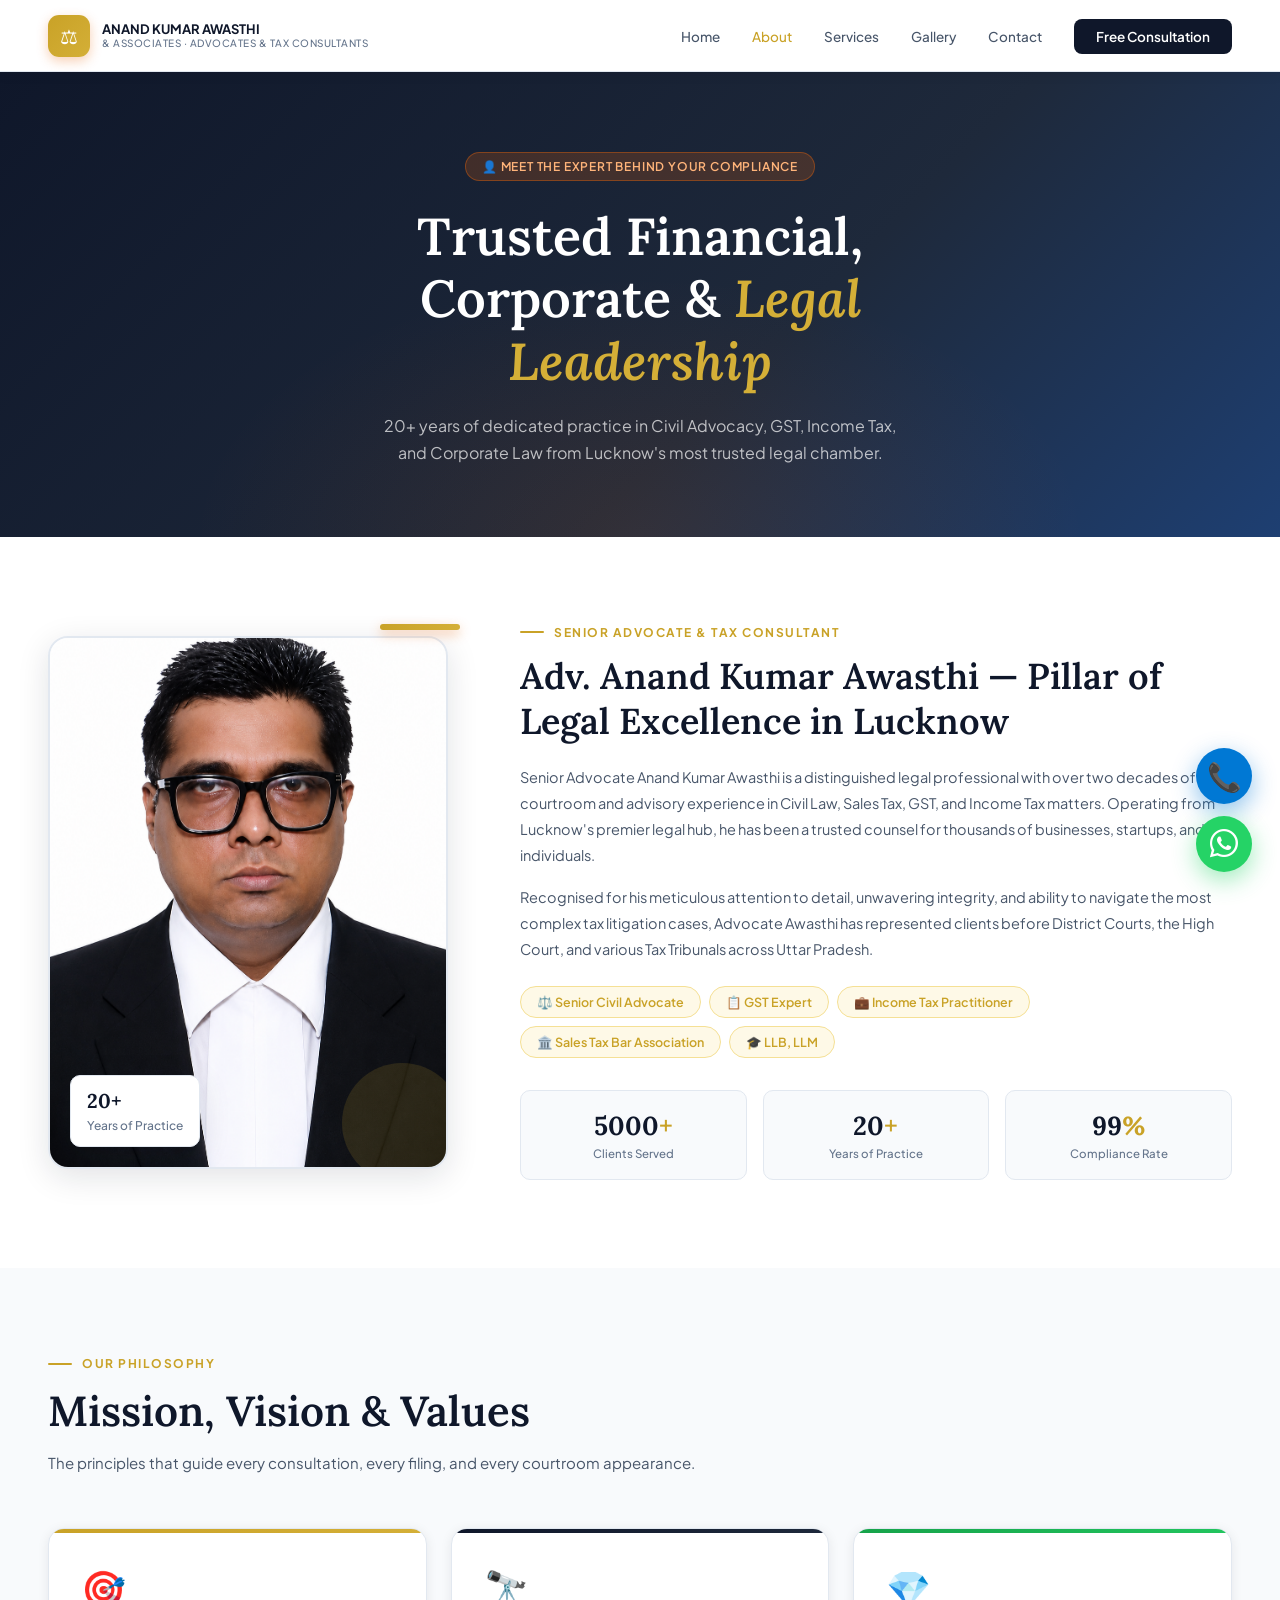
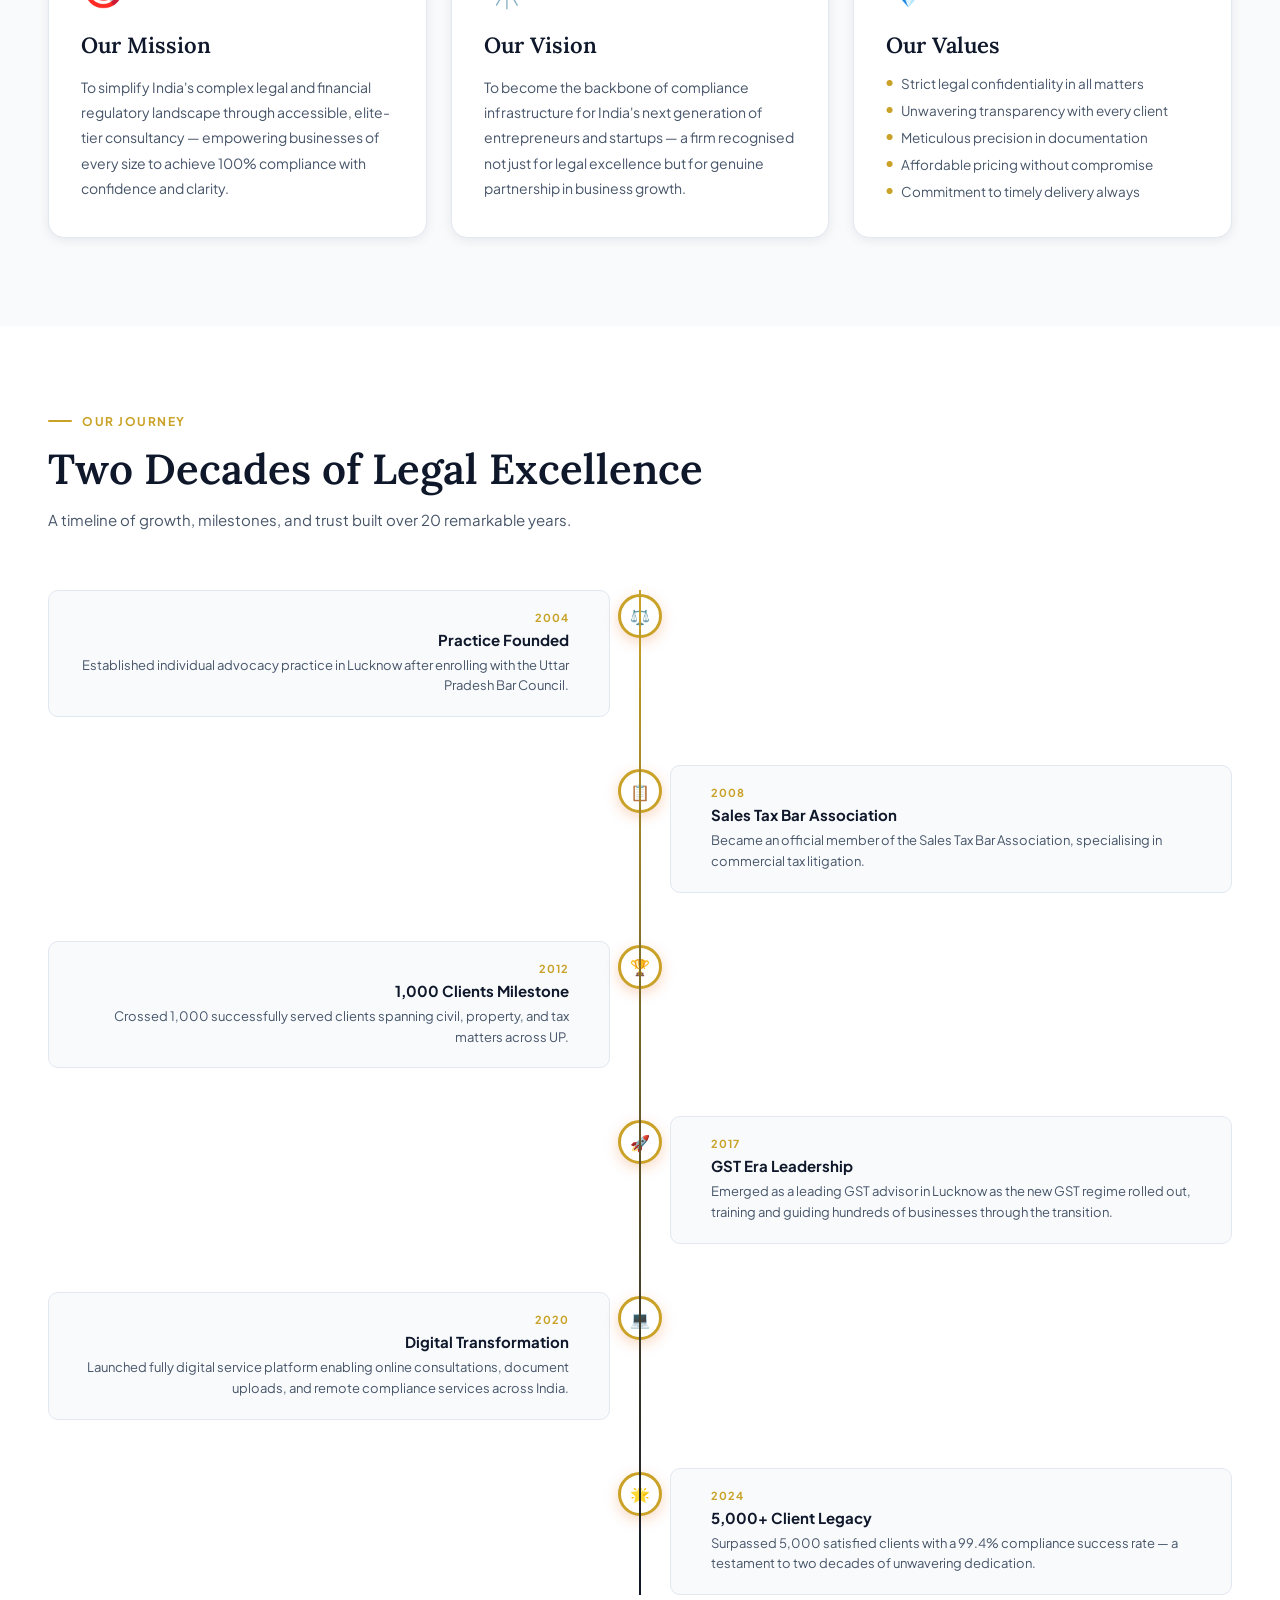
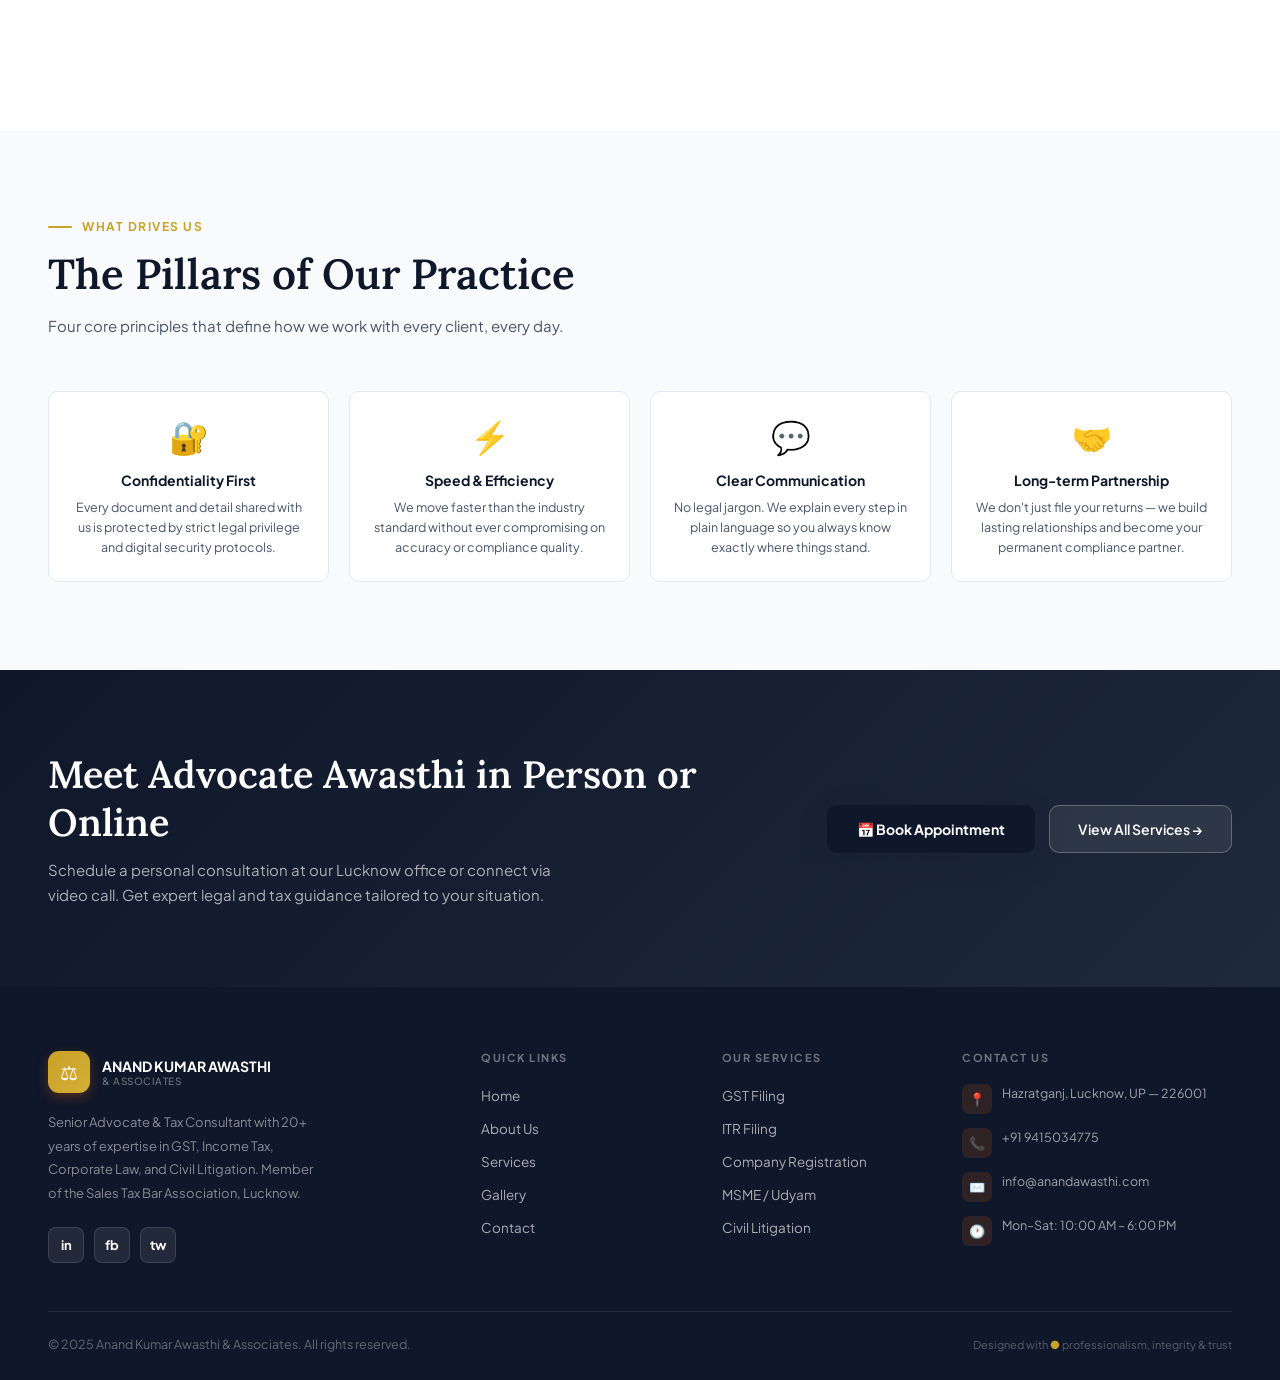
==== commit dd574ab8: "kiu" ====
--- a/about.html
+++ b/about.html
@@ -5,6 +5,7 @@
 <meta name="viewport" content="width=device-width, initial-scale=1.0">
 <title>About Us — Anand Kumar Awasthi & Associates</title>
 <link href="https://fonts.googleapis.com/css2?family=Plus+Jakarta+Sans:wght@300;400;500;600;700;800&family=Lora:ital,wght@0,400;0,600;0,700;1,400;1,600&display=swap" rel="stylesheet">
+<link rel="stylesheet" href="https://cdn.jsdelivr.net/npm/bootstrap-icons@1.13.1/font/bootstrap-icons.min.css">
 <style>
   :root {
     --navy: #0F172A;
@@ -74,10 +75,11 @@
   }
   .portrait-placeholder {
     display: flex; flex-direction: column; align-items: center;
-    justify-content: center; gap: 12px; opacity: 0.4;
-  }
-  .portrait-placeholder .pp-icon { font-size: 80px; }
-  .portrait-placeholder p { font-size: 13px; color: var(--text-mid); font-weight: 500; }
+    justify-content: center; gap: 12px; width: 100%; height: 100%;
+  }
+  .portrait-placeholder .pp-icon { font-size: 80px; opacity: 0.3; }
+  .portrait-placeholder p { font-size: 13px; color: var(--text-mid); font-weight: 500; opacity: 0.3; }
+  .portrait-placeholder img { width: 100%; height: 100%; object-fit: cover; opacity: 1; }
   .portrait-accent {
     position: absolute; bottom: -16px; right: -16px;
     width: 120px; height: 120px;
@@ -190,7 +192,65 @@
   .footer-bottom p { font-size: 12.5px; color: rgba(255,255,255,0.35); }
   .footer-badge { font-size: 11px; color: rgba(255,255,255,0.3); }
   .footer-badge span { color: var(--orange); }
-  .wa-fab { position: fixed; bottom: 28px; right: 28px; width: 56px; height: 56px; background: #25D366; border-radius: 50%; display: flex; align-items: center; justify-content: center; font-size: 28px; box-shadow: 0 8px 24px rgba(37,211,102,0.45); text-decoration: none; z-index: 999; }
+  .contact-fab-group {
+    position: fixed;
+    bottom: 28px;
+    right: 28px;
+    display: flex;
+    flex-direction: column;
+    gap: 12px;
+    z-index: 999;
+  }
+
+  .wa-fab,
+  .call-fab {
+    width: 56px;
+    height: 56px;
+    border-radius: 50%;
+    display: flex;
+    align-items: center;
+    justify-content: center;
+    font-size: 28px;
+    text-decoration: none;
+    box-shadow: 0 8px 24px rgba(0, 0, 0, 0.25);
+    transition: all 0.3s ease;
+    border: none;
+    cursor: pointer;
+  }
+
+  .wa-fab {
+    background: #25D366;
+    color: white;
+    box-shadow: 0 8px 24px rgba(37, 211, 102, 0.45);
+    animation: waPulse 2.5s infinite;
+  }
+
+  .wa-fab:hover {
+    transform: scale(1.15) translateY(-8px);
+    box-shadow: 0 12px 32px rgba(37, 211, 102, 0.6);
+  }
+
+  .call-fab {
+    background: #0078D4;
+    color: white;
+    box-shadow: 0 8px 24px rgba(0, 120, 212, 0.45);
+    animation: callPulse 2.5s infinite 0.3s;
+  }
+
+  .call-fab:hover {
+    transform: scale(1.15) translateY(-8px);
+    box-shadow: 0 12px 32px rgba(0, 120, 212, 0.6);
+  }
+
+  @keyframes waPulse {
+    0%, 100% { box-shadow: 0 8px 24px rgba(37, 211, 102, 0.45); }
+    50% { box-shadow: 0 8px 36px rgba(37, 211, 102, 0.7); }
+  }
+
+  @keyframes callPulse {
+    0%, 100% { box-shadow: 0 8px 24px rgba(201, 162, 39, 0.45); }
+    50% { box-shadow: 0 8px 36px rgba(201, 162, 39, 0.7); }
+  }
   ::-webkit-scrollbar { width: 6px; } ::-webkit-scrollbar-thumb { background: rgba(232,101,10,0.3); border-radius: 3px; }
 </style>
 <link rel="stylesheet" href="style.css">
@@ -233,8 +293,8 @@
     <div class="advocate-portrait">
       <div class="portrait-frame">
         <div class="portrait-placeholder">
-          <div class="pp-icon">👤</div>
-          <p>Advocate Photo</p>
+          
+          <img src="./images/anand kumar awasthi.png" alt="">
         </div>
         <div class="portrait-accent"></div>
         <div class="portrait-badge">
@@ -431,7 +491,7 @@
     <div class="footer-col"><h4>Our Services</h4><ul><li><a href="services.html">GST Filing</a></li><li><a href="services.html">ITR Filing</a></li><li><a href="services.html">Company Registration</a></li><li><a href="services.html">MSME / Udyam</a></li><li><a href="services.html">Civil Litigation</a></li></ul></div>
     <div class="footer-col"><h4>Contact Us</h4>
       <div class="fci"><div class="fci-icon">📍</div><div class="fci-text">Hazratganj, Lucknow, UP — 226001</div></div>
-      <div class="fci"><div class="fci-icon">📞</div><div class="fci-text">+91 98XXX XXXXX</div></div>
+      <div class="fci"><div class="fci-icon">📞</div><div class="fci-text">+91 9415034775</div></div>
       <div class="fci"><div class="fci-icon">✉️</div><div class="fci-text">info@anandawasthi.com</div></div>
       <div class="fci"><div class="fci-icon">🕐</div><div class="fci-text">Mon–Sat: 10:00 AM – 6:00 PM</div></div>
     </div>
@@ -441,6 +501,9 @@
     <div class="footer-badge">Designed with <span>●</span> professionalism, integrity & trust</div>
   </div>
 </footer>
-<a href="https://wa.me/919999999999" class="wa-fab">💬</a>
+<div class="contact-fab-group">
+  <a href="tel:+919415034775" class="call-fab" title="Call Us">📞</a>
+  <a href="https://wa.me/919415034775?utm_source=chatgpt.com" class="wa-fab" title="WhatsApp Us"><i class="bi bi-whatsapp"></i></a>
+</div>
 </body>
 </html>
